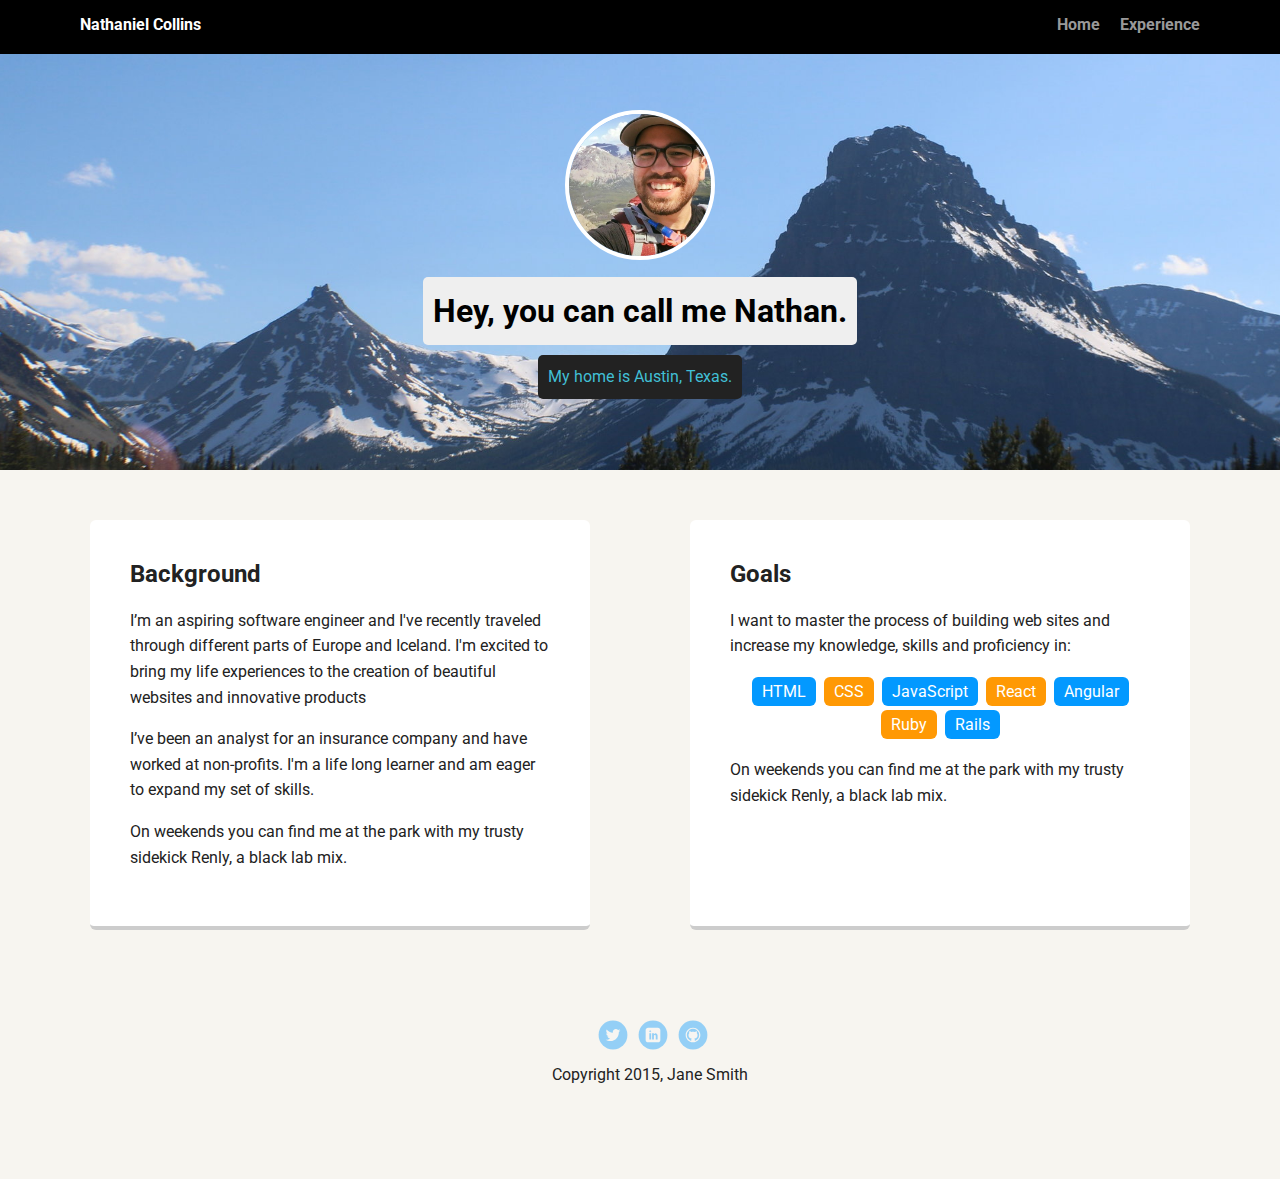
==== index.html @ a108d311 "Initial commit" ====
<!doctype html>
<html lang="en">
<head>
  <meta charset="utf-8">
  <title>Nathaniel Collins' Profile</title>
  <meta name="viewport" content="width=device-width, initial-scale=1.0">
  <link rel="stylesheet" href="styles.css">
  <link href="https://fonts.googleapis.com/css?family=Muli%7CRoboto:400,300,500,700,900" rel="stylesheet"></head>
  <body>

    <div class="main-nav">
        <ul class="nav">
          <li class="name">Nathaniel Collins</li>
          <li><a href="index.html">Home</a></li>
          <li><a href="#">Experience</a></li>
        </ul>
    </div>

    <header>
      <img src="images/hiking.jpg" alt="Picture of me hiking in Glacier National Park" class="profile-image">
      <h1 class="tag name">Hey, you can call me Nathan.</h1>
      <p class="tag location">My home is Austin, Texas.</p>
    </header>

    <main class="flex">
      <div class="card">
        <h2>Background</h2>
        <p>I’m an aspiring software engineer and I've recently traveled through different parts of Europe and Iceland. I'm excited to bring my life experiences to the creation of beautiful websites and innovative products</p>
        <p>I’ve been an analyst for an insurance company and have worked at non-profits. I'm a life long learner and am eager to expand my set of skills.</p>
        <p>On weekends you can find me at the park with my trusty sidekick Renly, a black lab mix.</p>
      </div>

      <div class="card">
        <h2>Goals</h2>
        <p>I want to master the process of building web sites and increase my knowledge, skills and proficiency in:</p>
        <ul class="skills">
          <li>HTML</li>
          <li>CSS</li>
          <li>JavaScript</li>
          <li>React</li>
          <li>Angular</li>
          <li>Ruby</li>
          <li>Rails</li>
        </ul>
        <p>On weekends you can find me at the park with my trusty sidekick Renly, a black lab mix.</p>
      </div>

    </main>
    <footer>
      <ul>
        <li><a href="#" class="social twitter">Twitter</a></li>
        <li><a href="#" class="social linkedin">LinkedIn</a></li>
        <li><a href="#" class="social github">Github</a></li>
      </ul>
      <p class="copyright">Copyright 2015, Jane Smith</p>
    </footer>
  </body>
  </html>
---- styles.css ----
/* Global Layout Set-up */
* {
  box-sizing: border-box;
}

body {
  margin: 0;
  padding: 0;
  text-align: center;
  font-family: 'Roboto', sans-serif;
  color: #222;
  background: #f7f5f0;
}
/* Link Styles */

a {
  text-decoration: none;
  color: #999;
}
a:hover {
  color: #6633ff;
}

/* Section Styles */

.main-nav {
  width: 100%;
  background: black;
  min-height: 30px;
  padding: 10px;
  position: fixed;
  text-align: center;
}
.nav {
  display: flex;
  justify-content: space-around;
  font-weight: 700;
  list-style-type: none;
  margin: 0 auto;
  padding: 0;
}

.nav .name {
    display: block;
    margin-right: auto;
    color: white;
}
.nav li {
  padding: 5px 10px 10px 10px;
}
.nav a {
  transition: all .2s;
}
.nav a:hover {
  color: skyblue;
}

header {
  text-align: center;
  background: url('images/glaciermountain.jpg') no-repeat center;
  background-size: cover;
  overflow: hidden;
  padding-top: 60px;
}
header {
  line-height: 1.5;
}
header .profile-image {
  margin-top: 50px;
  width: 150px;
  height: 150px;
  border-radius: 50%;
  border: 4px solid white;
  transition: all .5s;
}
header .profile-image:hover {
  transform: scale(.8) rotate(25deg);
}
.tag {
  background-color: #efefef;
  color: black;
  padding: 10px;
  border-radius: 5px;
  display: table;
  margin: 10px auto;
}
.location {
  background-color: #222;
  color: #41bfd5;
}
.card {
  margin: 30px;
  padding: 20px 40px 40px;
  max-width: 500px;
  text-align: left;
  background: #fff;
  border-bottom: 4px solid #ccc;
  border-radius: 6px;
  transition: all .5s;
}
.card:hover {
  border-color: skyblue;
}

ul.skills {
  padding: 0;
  text-align: center;
}

.skills li {
  border-radius: 6px;
  display: inline-block;
  background: #ff9904;
  color: white;
  padding: 5px 10px;
  margin: 2px;
}

.skills li:nth-child(odd) {
  background: #0399ff;
}

footer {
  width: 100%;
  min-height: 30px;
  padding: 20px 0 40px 20px;
}

footer .copyright {
  top: -8px;
  font-size: .75em;
}

footer ul {
  list-style-type: none;
  margin: 0;
  padding: 0;
}

footer ul li {
  display: inline-block;
}

a.social {
  display: inline-block;
  text-indent: -9999px;
  margin-left: 5px;
  width: 30px;
  height: 30px;
  background-size: 30px 30px;
  opacity: .4;
  transition: all .5s;
}
a.twitter {
  background-image: url(images/twitter.svg);
}
a.linkedin {
  background-image: url(images/linkedin.svg);
}
a.github {
  background-image: url(images/github.svg);
}
a.social:hover {
  opacity: 1;
}
.clearfix {
  clear: both;
}

/* Styles for larger screens */
@media screen and (min-width: 720px) {

  .flex {
      display: -ms-flexbox;      /* TWEENER - IE 10 */
      display: flex;
      max-width: 1200px;
      -ms-flex-pack: distribute;
      justify-content: space-around;
      margin: 0 auto;
  }

  header {
    min-height: 470px;
  }

  .nav {
    max-width: 1200px;
    padding: 0 30px;
  }


  main {
    padding-top: 20px;
  }

  main p {
    line-height: 1.6em;
  }

  footer {
    font-size: 1.3em;
    max-width: 1200px;
    margin: 40px auto;
  }

}
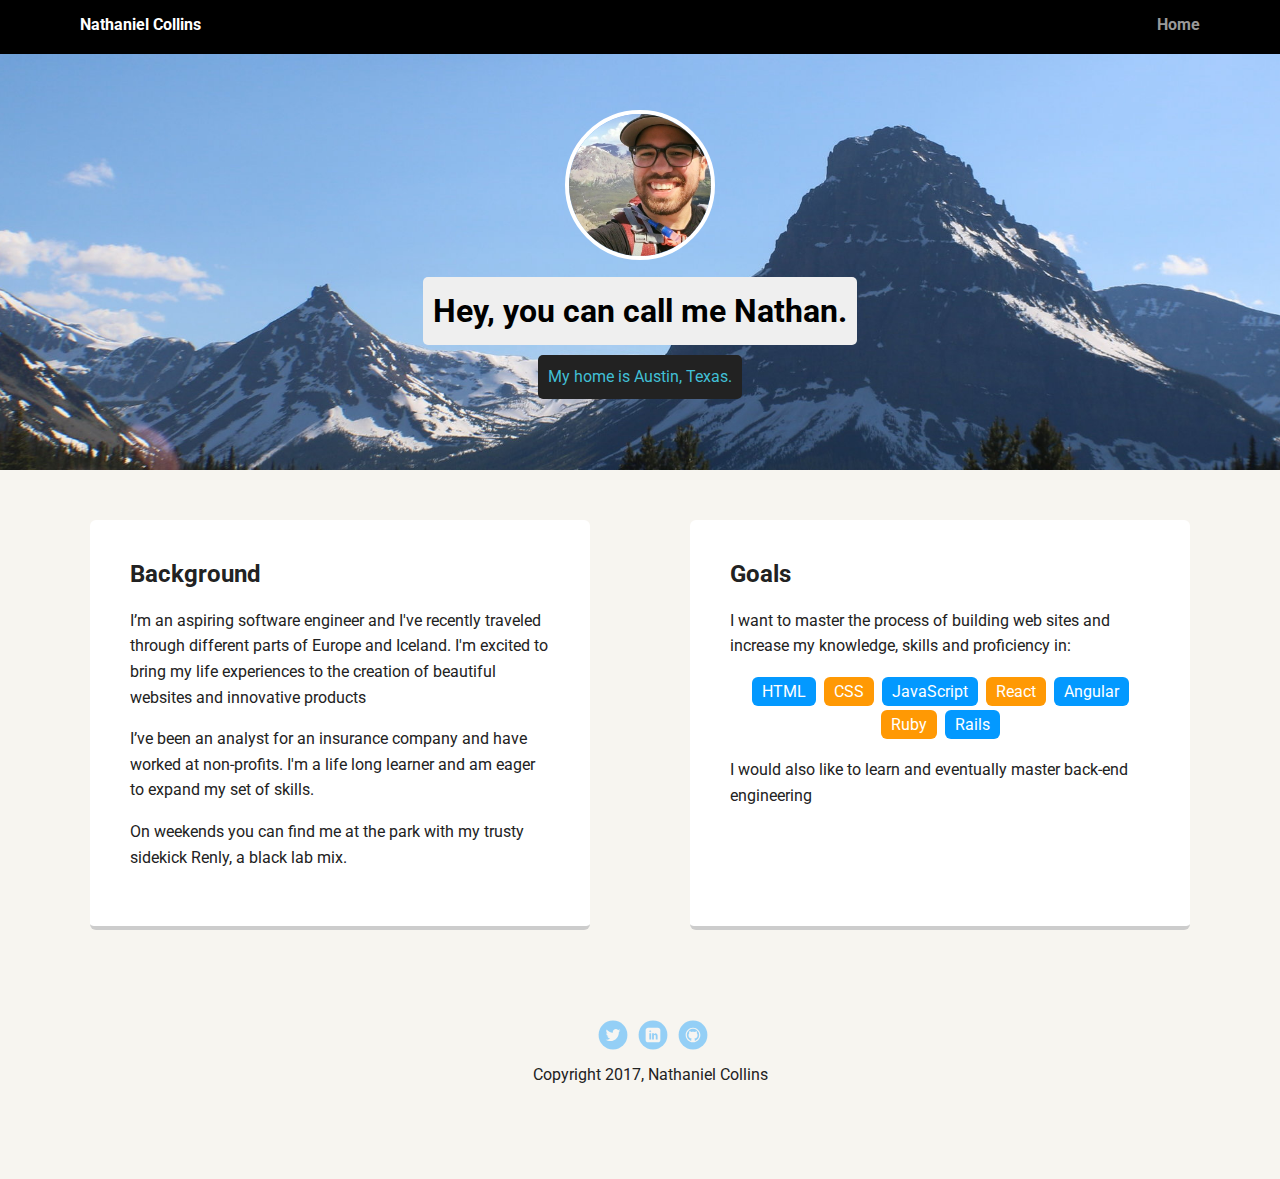
==== commit 10e27408: "updated content" ====
--- a/index.html
+++ b/index.html
@@ -12,7 +12,6 @@
         <ul class="nav">
           <li class="name">Nathaniel Collins</li>
           <li><a href="index.html">Home</a></li>
-          <li><a href="#">Experience</a></li>
         </ul>
     </div>
 
@@ -42,17 +41,17 @@
           <li>Ruby</li>
           <li>Rails</li>
         </ul>
-        <p>On weekends you can find me at the park with my trusty sidekick Renly, a black lab mix.</p>
+        <p>I would also like to learn and eventually master back-end engineering</p>
       </div>
 
     </main>
     <footer>
       <ul>
-        <li><a href="#" class="social twitter">Twitter</a></li>
-        <li><a href="#" class="social linkedin">LinkedIn</a></li>
-        <li><a href="#" class="social github">Github</a></li>
+        <li><a href="https://twitter.com/NathanCLeon" class="social twitter">Twitter</a></li>
+        <li><a href="https://www.linkedin.com/in/nathancleon" class="social linkedin">LinkedIn</a></li>
+        <li><a href="https://github.com/nathancleon" class="social github">Github</a></li>
       </ul>
-      <p class="copyright">Copyright 2015, Jane Smith</p>
+      <p class="copyright">Copyright 2017, Nathaniel Collins</p>
     </footer>
   </body>
   </html>
